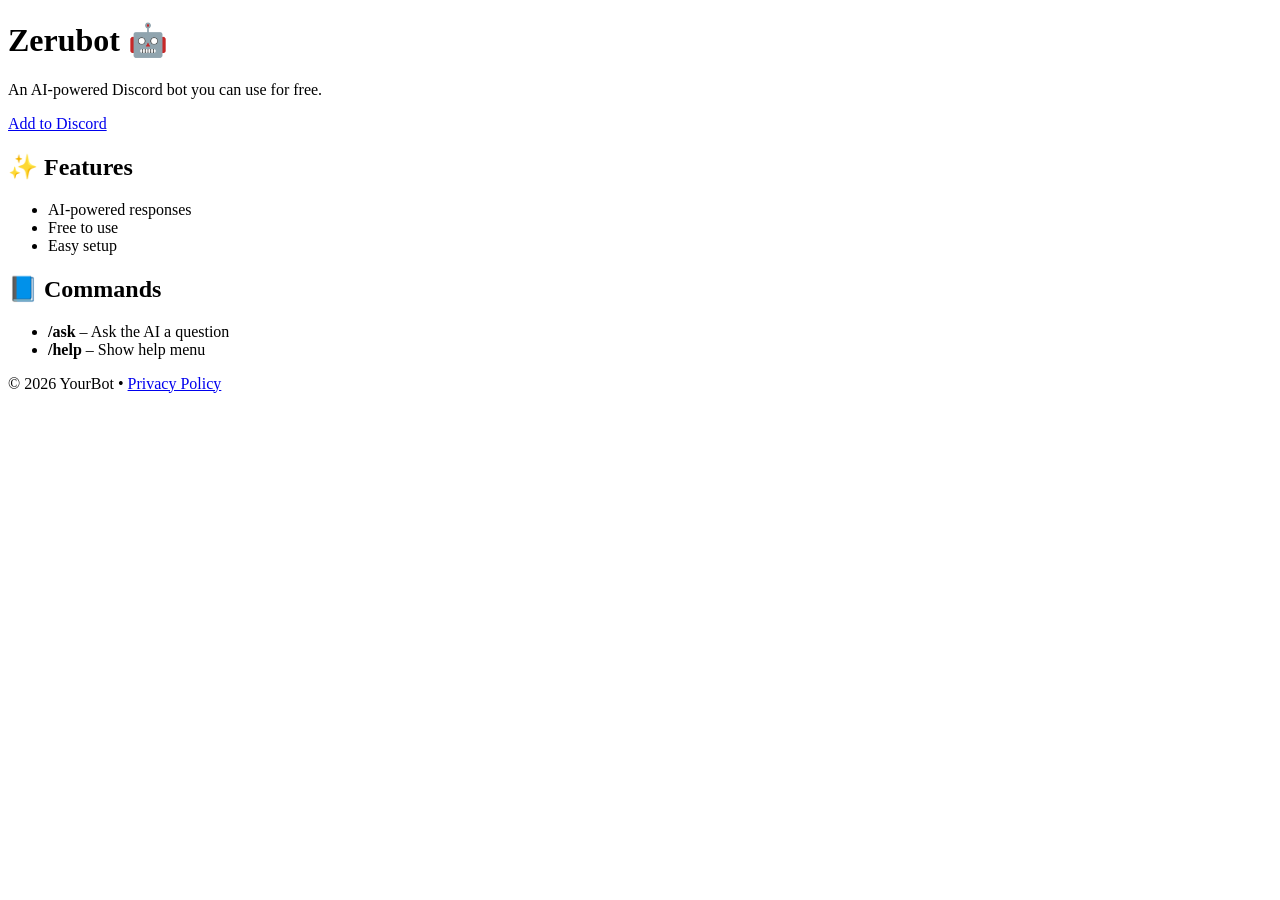
==== index.html @ d0b820ed "Create index.html" ====
<!DOCTYPE html>
<html lang="en">
<head>
  <meta charset="UTF-8" />
  <title>YourBot – AI Discord Bot</title>
  <meta name="description" content="Use an AI-powered Discord bot for free.">
  <meta name="viewport" content="width=device-width, initial-scale=1.0">
  <link rel="stylesheet" href="style.css">
</head>
<body>

  <header>
    <h1>Zerubot 🤖</h1>
    <p>An AI-powered Discord bot you can use for free.</p>
    <a class="btn" href="https://discord.com/oauth2/authorize?client_id=1467941142220767423&permissions=8&integration_type=0&scope=bot+applications.commands" target="_blank">Add to Discord</a>
  </header>

  <section>
    <h2>✨ Features</h2>
    <ul>
      <li>AI-powered responses</li>
      <li>Free to use</li>
      <li>Easy setup</li>
    </ul>
  </section>

  <section>
    <h2>📘 Commands</h2>
    <ul>
      <li><b>/ask</b> – Ask the AI a question</li>
      <li><b>/help</b> – Show help menu</li>
    </ul>
  </section>

  <footer>
    <p>© 2026 YourBot • <a href="#">Privacy Policy</a></p>
  </footer>

</body>
</html>
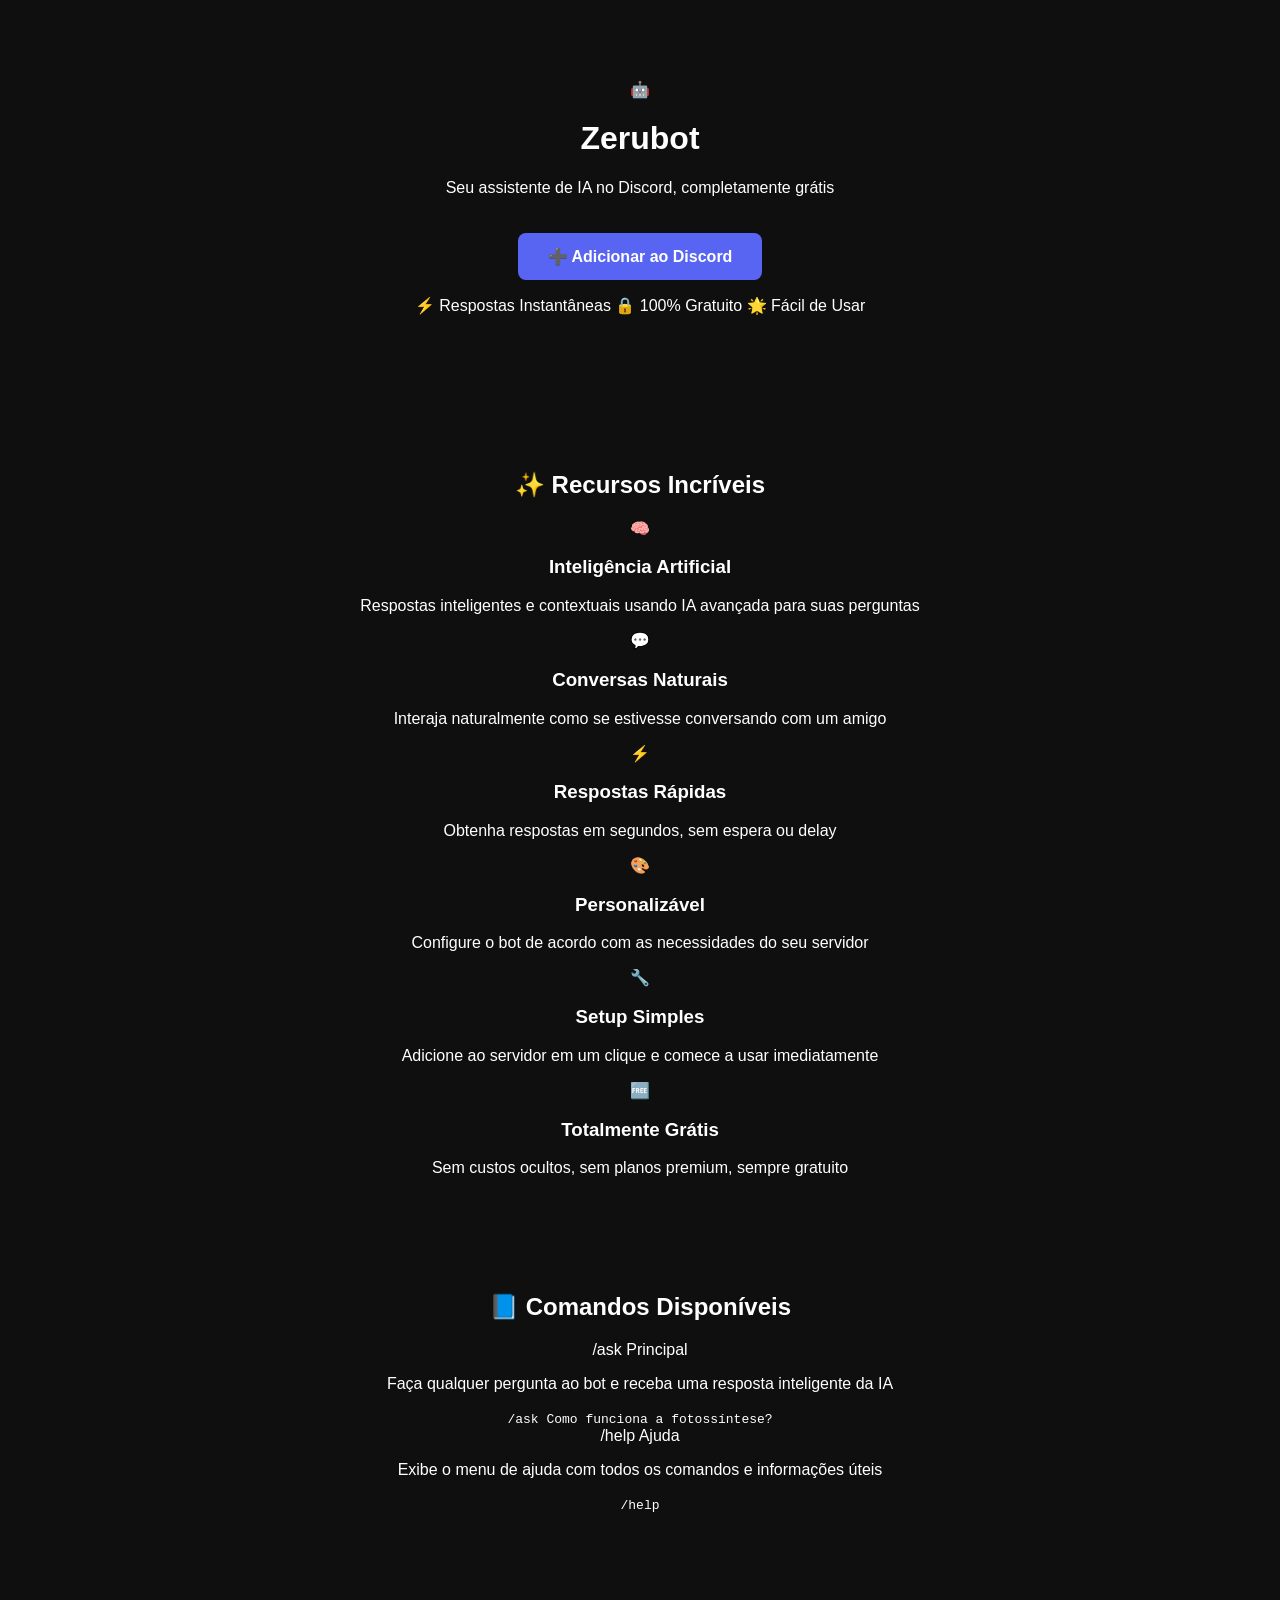
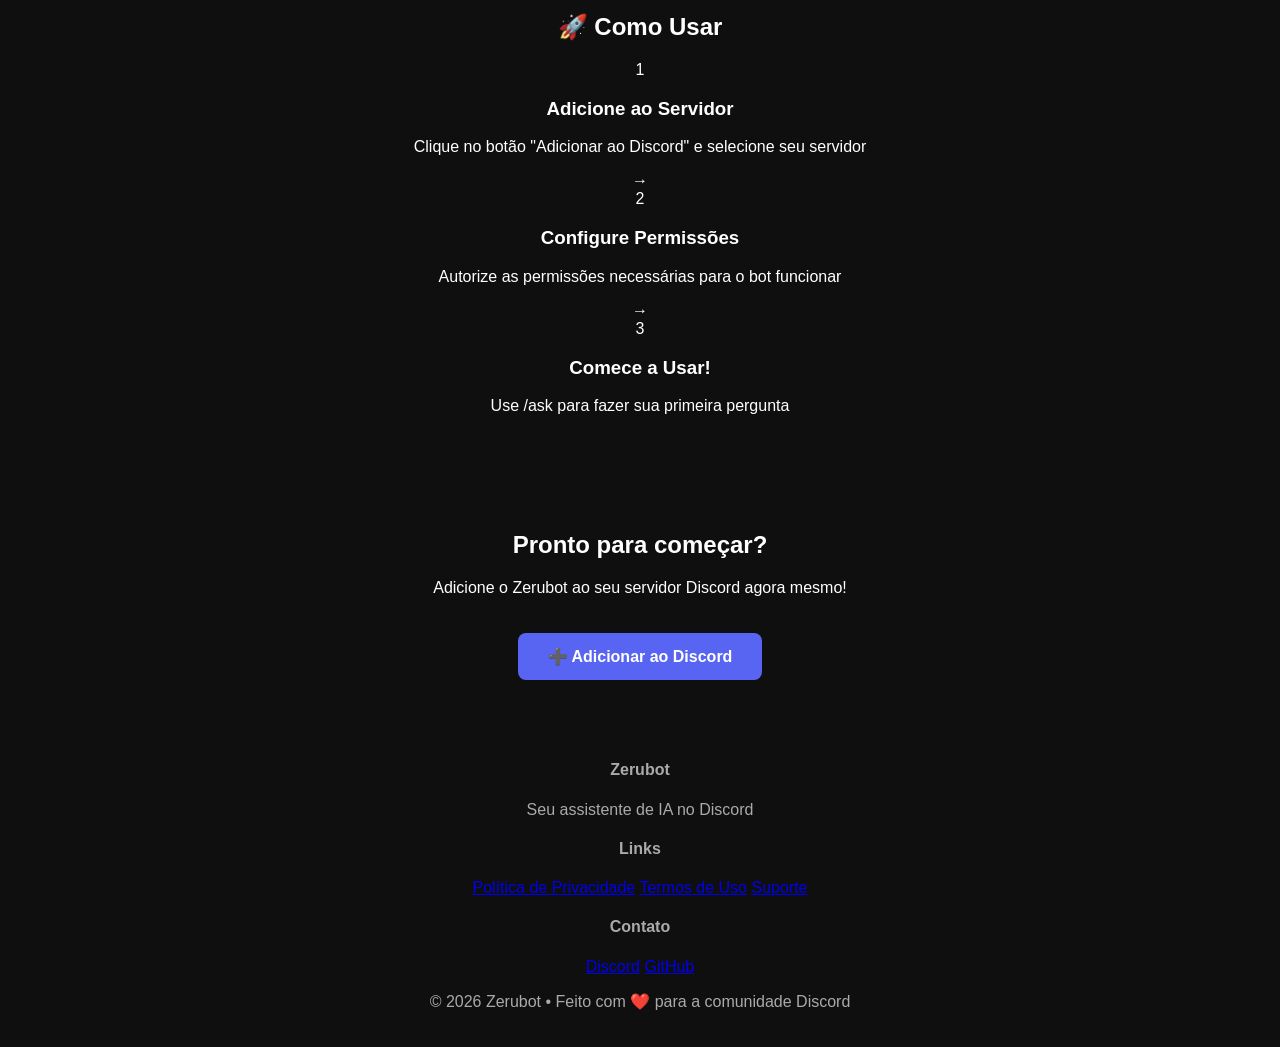
==== commit f98ff99f: "Update index.html" ====
--- a/index.html
+++ b/index.html
@@ -1,40 +1,156 @@
 <!DOCTYPE html>
-<html lang="en">
+<html lang="pt-BR">
 <head>
   <meta charset="UTF-8" />
-  <title>YourBot – AI Discord Bot</title>
-  <meta name="description" content="Use an AI-powered Discord bot for free.">
+  <title>Zerubot – Bot Discord com IA</title>
+  <meta name="description" content="Use um bot Discord alimentado por IA gratuitamente. Respostas inteligentes, comandos fáceis e configuração rápida.">
   <meta name="viewport" content="width=device-width, initial-scale=1.0">
   <link rel="stylesheet" href="style.css">
 </head>
 <body>
-
+  <div class="stars"></div>
+  <div class="stars2"></div>
+  
   <header>
-    <h1>Zerubot 🤖</h1>
-    <p>An AI-powered Discord bot you can use for free.</p>
-    <a class="btn" href="https://discord.com/oauth2/authorize?client_id=1467941142220767423&permissions=8&integration_type=0&scope=bot+applications.commands" target="_blank">Add to Discord</a>
+    <div class="container">
+      <div class="logo-section">
+        <div class="logo">🤖</div>
+        <h1>Zerubot</h1>
+      </div>
+      <p class="subtitle">Seu assistente de IA no Discord, completamente grátis</p>
+      <a class="btn btn-primary" href="https://discord.com/oauth2/authorize?client_id=1467941142220767423&permissions=8&integration_type=0&scope=bot+applications.commands" target="_blank">
+        <span class="btn-icon">➕</span> Adicionar ao Discord
+      </a>
+      <p class="stats">
+        <span class="stat-item">⚡ Respostas Instantâneas</span>
+        <span class="stat-item">🔒 100% Gratuito</span>
+        <span class="stat-item">🌟 Fácil de Usar</span>
+      </p>
+    </div>
   </header>
 
-  <section>
-    <h2>✨ Features</h2>
-    <ul>
-      <li>AI-powered responses</li>
-      <li>Free to use</li>
-      <li>Easy setup</li>
-    </ul>
-  </section>
+  <main>
+    <section class="features">
+      <div class="container">
+        <h2>✨ Recursos Incríveis</h2>
+        <div class="feature-grid">
+          <div class="feature-card">
+            <div class="feature-icon">🧠</div>
+            <h3>Inteligência Artificial</h3>
+            <p>Respostas inteligentes e contextuais usando IA avançada para suas perguntas</p>
+          </div>
+          <div class="feature-card">
+            <div class="feature-icon">💬</div>
+            <h3>Conversas Naturais</h3>
+            <p>Interaja naturalmente como se estivesse conversando com um amigo</p>
+          </div>
+          <div class="feature-card">
+            <div class="feature-icon">⚡</div>
+            <h3>Respostas Rápidas</h3>
+            <p>Obtenha respostas em segundos, sem espera ou delay</p>
+          </div>
+          <div class="feature-card">
+            <div class="feature-icon">🎨</div>
+            <h3>Personalizável</h3>
+            <p>Configure o bot de acordo com as necessidades do seu servidor</p>
+          </div>
+          <div class="feature-card">
+            <div class="feature-icon">🔧</div>
+            <h3>Setup Simples</h3>
+            <p>Adicione ao servidor em um clique e comece a usar imediatamente</p>
+          </div>
+          <div class="feature-card">
+            <div class="feature-icon">🆓</div>
+            <h3>Totalmente Grátis</h3>
+            <p>Sem custos ocultos, sem planos premium, sempre gratuito</p>
+          </div>
+        </div>
+      </div>
+    </section>
 
-  <section>
-    <h2>📘 Commands</h2>
-    <ul>
-      <li><b>/ask</b> – Ask the AI a question</li>
-      <li><b>/help</b> – Show help menu</li>
-    </ul>
-  </section>
+    <section class="commands">
+      <div class="container">
+        <h2>📘 Comandos Disponíveis</h2>
+        <div class="command-list">
+          <div class="command-card">
+            <div class="command-header">
+              <span class="command-name">/ask</span>
+              <span class="command-badge">Principal</span>
+            </div>
+            <p class="command-description">Faça qualquer pergunta ao bot e receba uma resposta inteligente da IA</p>
+            <code class="command-example">/ask Como funciona a fotossíntese?</code>
+          </div>
+          <div class="command-card">
+            <div class="command-header">
+              <span class="command-name">/help</span>
+              <span class="command-badge">Ajuda</span>
+            </div>
+            <p class="command-description">Exibe o menu de ajuda com todos os comandos e informações úteis</p>
+            <code class="command-example">/help</code>
+          </div>
+        </div>
+      </div>
+    </section>
+
+    <section class="how-to-use">
+      <div class="container">
+        <h2>🚀 Como Usar</h2>
+        <div class="steps">
+          <div class="step">
+            <div class="step-number">1</div>
+            <h3>Adicione ao Servidor</h3>
+            <p>Clique no botão "Adicionar ao Discord" e selecione seu servidor</p>
+          </div>
+          <div class="step-arrow">→</div>
+          <div class="step">
+            <div class="step-number">2</div>
+            <h3>Configure Permissões</h3>
+            <p>Autorize as permissões necessárias para o bot funcionar</p>
+          </div>
+          <div class="step-arrow">→</div>
+          <div class="step">
+            <div class="step-number">3</div>
+            <h3>Comece a Usar!</h3>
+            <p>Use /ask para fazer sua primeira pergunta</p>
+          </div>
+        </div>
+      </div>
+    </section>
+
+    <section class="cta">
+      <div class="container">
+        <h2>Pronto para começar?</h2>
+        <p>Adicione o Zerubot ao seu servidor Discord agora mesmo!</p>
+        <a class="btn btn-primary btn-large" href="https://discord.com/oauth2/authorize?client_id=1467941142220767423&permissions=8&integration_type=0&scope=bot+applications.commands" target="_blank">
+          <span class="btn-icon">➕</span> Adicionar ao Discord
+        </a>
+      </div>
+    </section>
+  </main>
 
   <footer>
-    <p>© 2026 YourBot • <a href="#">Privacy Policy</a></p>
+    <div class="container">
+      <div class="footer-content">
+        <div class="footer-section">
+          <h4>Zerubot</h4>
+          <p>Seu assistente de IA no Discord</p>
+        </div>
+        <div class="footer-section">
+          <h4>Links</h4>
+          <a href="#" class="footer-link">Política de Privacidade</a>
+          <a href="#" class="footer-link">Termos de Uso</a>
+          <a href="#" class="footer-link">Suporte</a>
+        </div>
+        <div class="footer-section">
+          <h4>Contato</h4>
+          <a href="#" class="footer-link">Discord</a>
+          <a href="#" class="footer-link">GitHub</a>
+        </div>
+      </div>
+      <div class="footer-bottom">
+        <p>© 2026 Zerubot • Feito com ❤️ para a comunidade Discord</p>
+      </div>
+    </div>
   </footer>
-
 </body>
 </html>
--- a/style.css
+++ b/style.css
@@ -0,0 +1,33 @@
+body {
+  font-family: Arial, sans-serif;
+  background: #0f0f0f;
+  color: #fff;
+  margin: 0;
+  text-align: center;
+}
+
+header {
+  padding: 80px 20px;
+}
+
+.btn {
+  display: inline-block;
+  margin-top: 20px;
+  padding: 14px 30px;
+  background: #5865F2;
+  color: #fff;
+  text-decoration: none;
+  border-radius: 8px;
+  font-weight: bold;
+}
+
+section {
+  padding: 40px 20px;
+  max-width: 800px;
+  margin: auto;
+}
+
+footer {
+  padding: 20px;
+  color: #aaa;
+}
